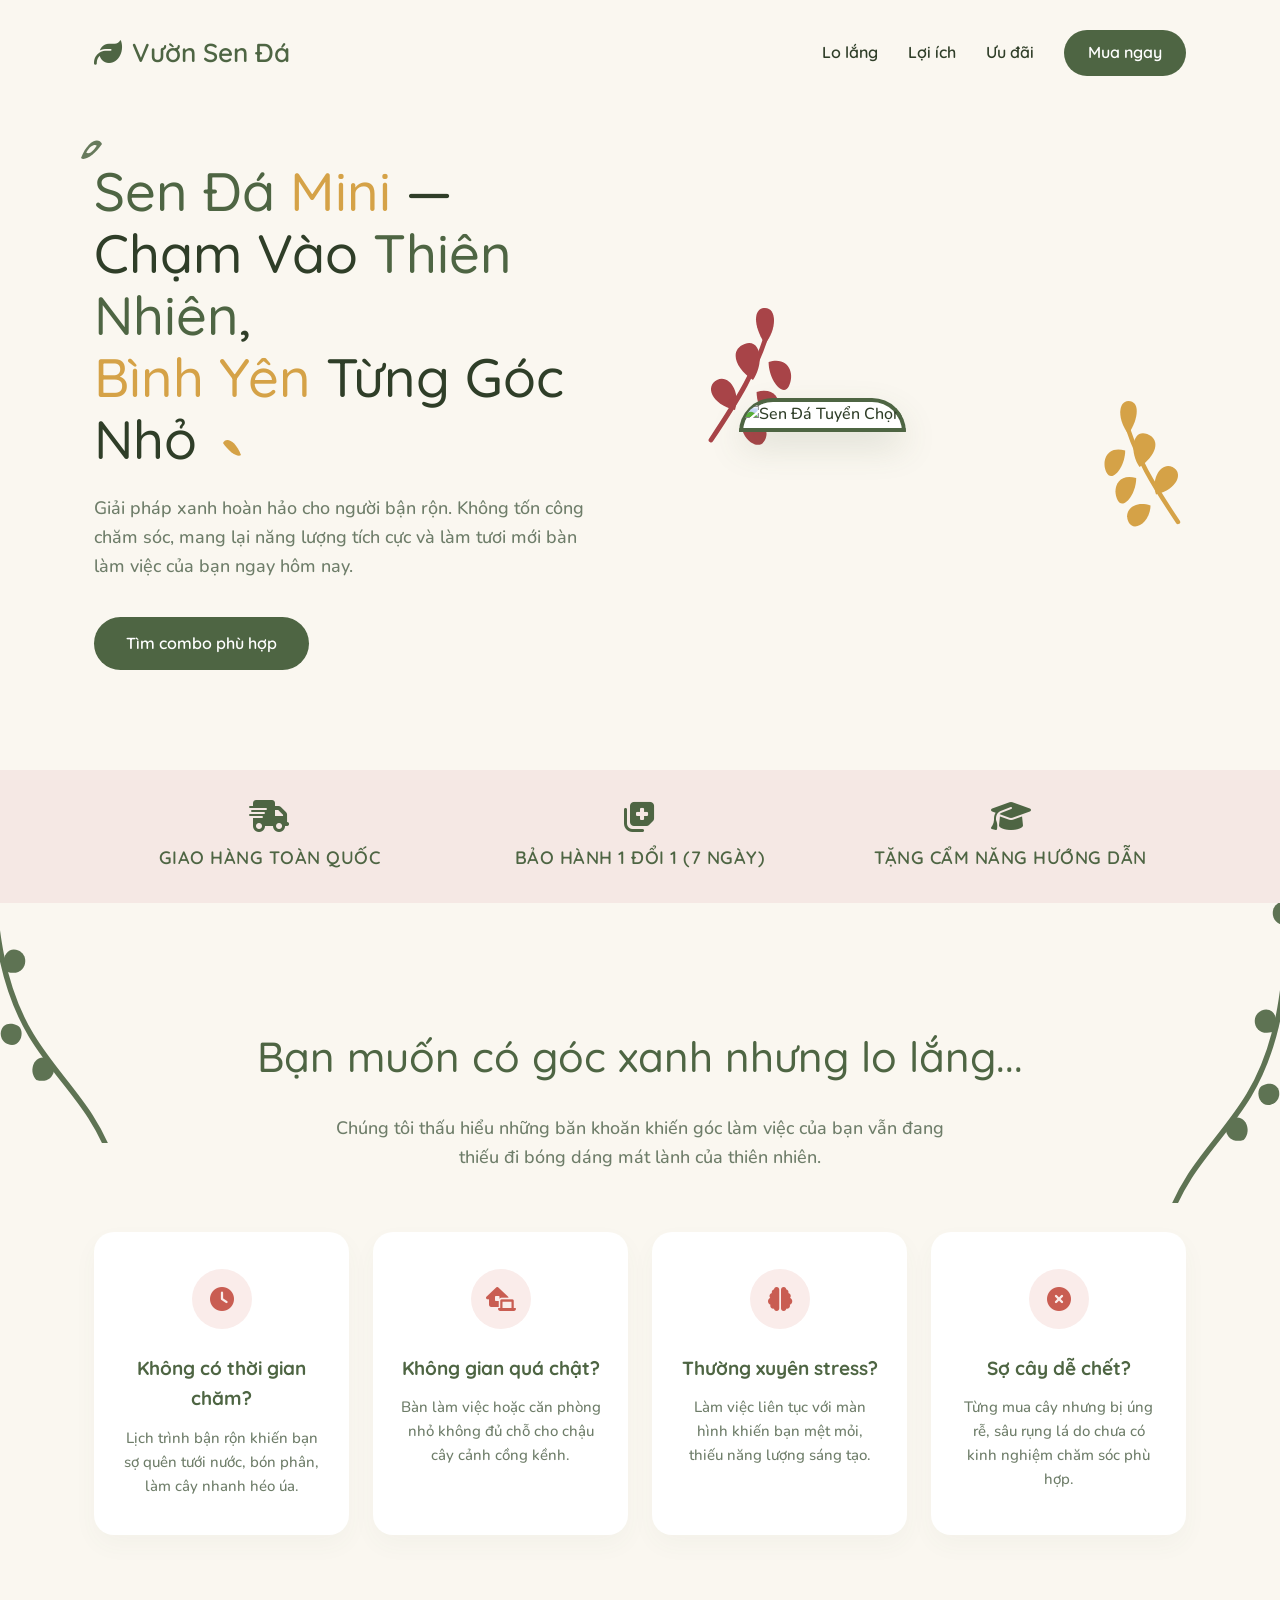
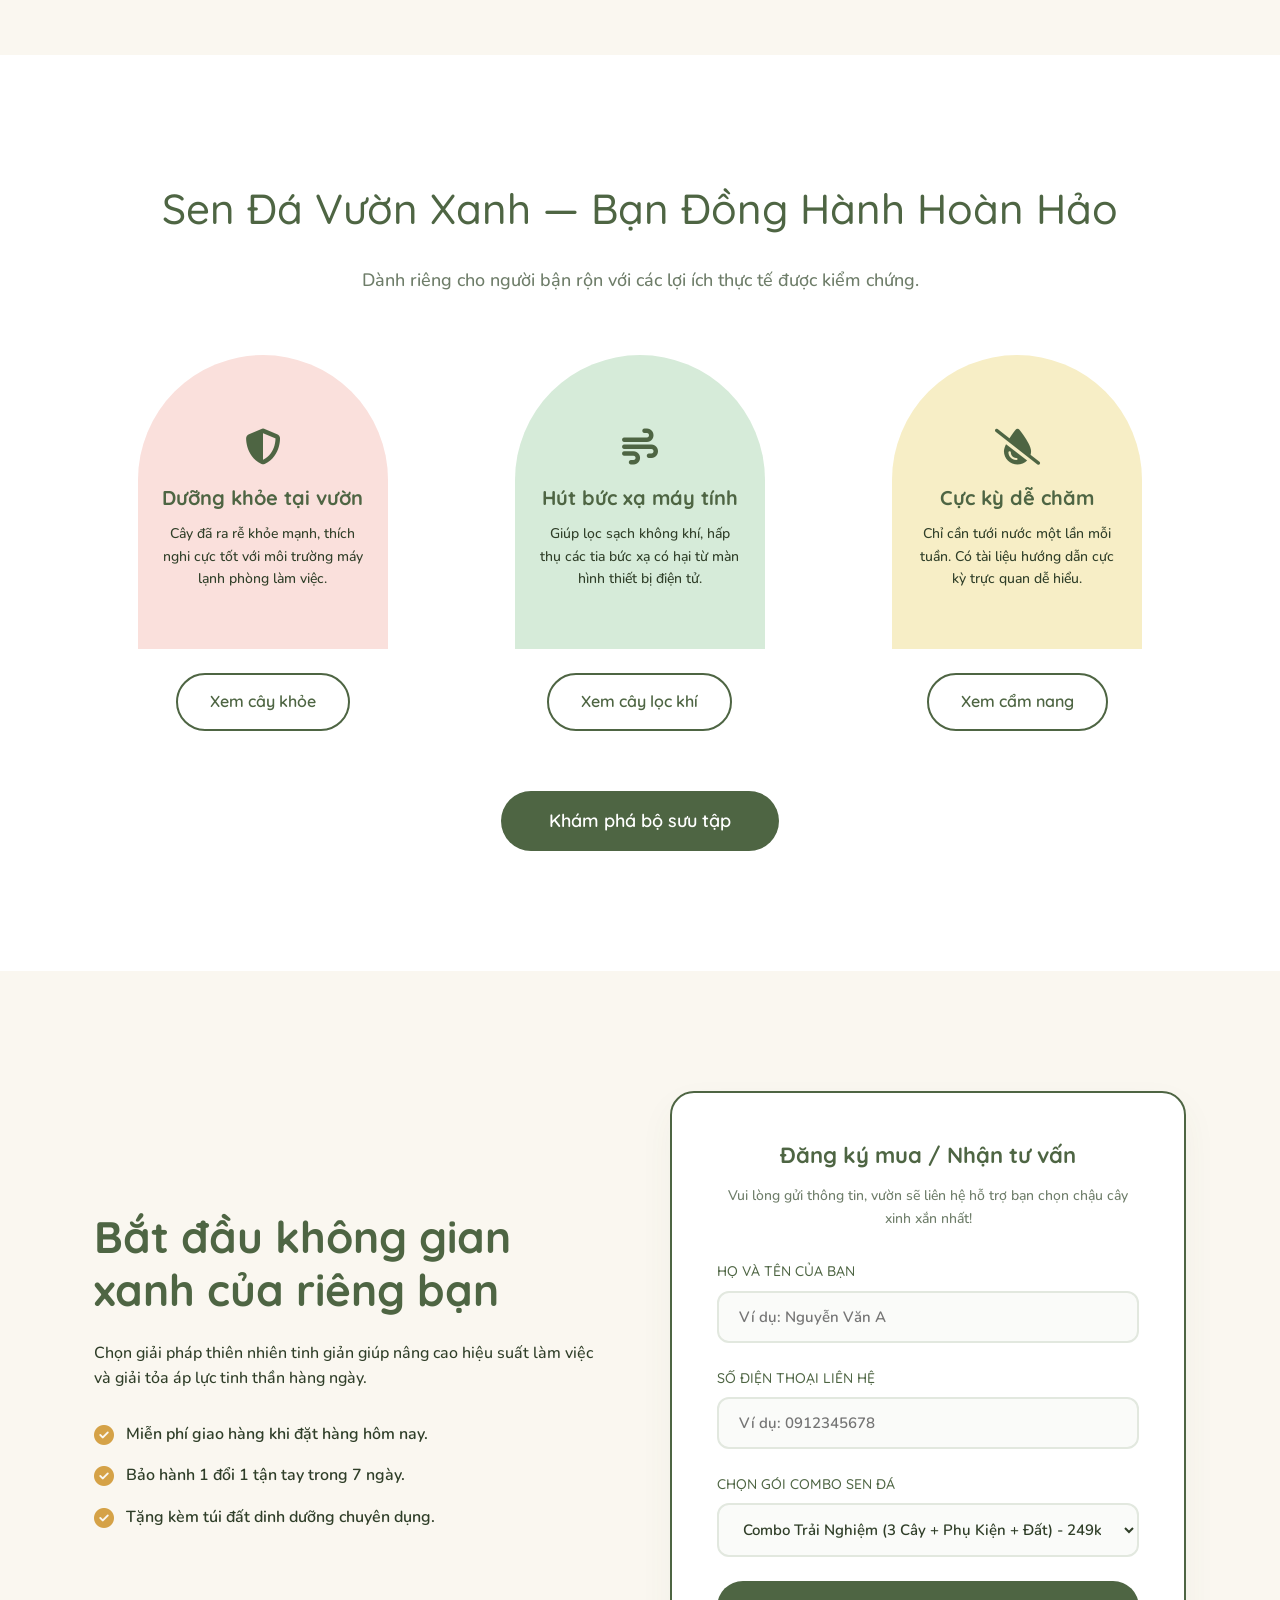
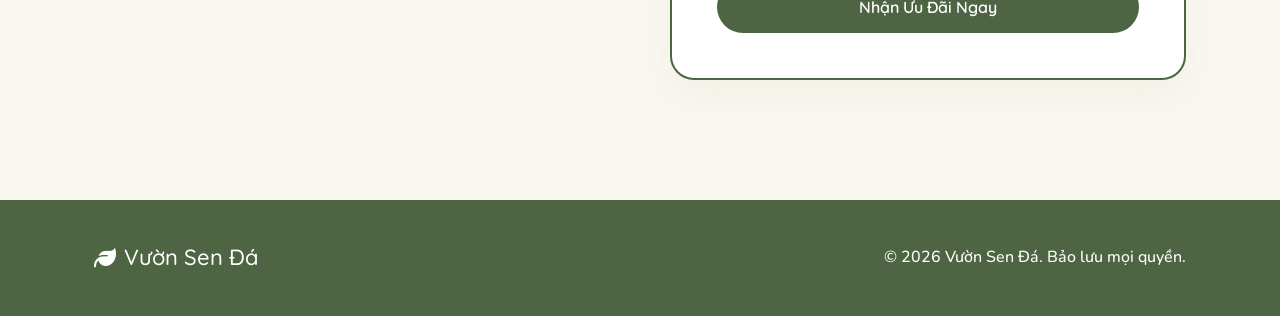
==== index.html @ 1b28a409 "Add files via upload Initial commit" ====
<!DOCTYPE html>
<html lang="vi">
<head>
  <meta charset="UTF-8">
  <meta name="viewport" content="width=device-width, initial-scale=1.0">
  <meta name="description" content="Khám phá bộ sưu tập sen đá mini tuyển chọn dễ chăm sóc, giúp thanh lọc không khí, giảm stress và trang trí không gian làm việc của bạn.">
  <title>Sen Đá Vườn Xanh - Không Gian Xanh Cho Người Bận Rộn</title>
  <!-- Google Fonts -->
  <link rel="preconnect" href="https://fonts.googleapis.com">
  <link rel="preconnect" href="https://fonts.gstatic.com" crossorigin>
  <link href="https://fonts.googleapis.com/css2?family=Nunito:wght@300;400;500;600;700&family=Quicksand:wght@300;400;500;600;700&display=swap" rel="stylesheet">
  <!-- FontAwesome for Icons -->
  <link rel="stylesheet" href="https://cdnjs.cloudflare.com/ajax/libs/font-awesome/6.4.0/css/all.min.css">
  <!-- Custom CSS -->
  <link rel="stylesheet" href="index.css">
</head>
<body>

  <!-- Header -->
  <header>
    <div class="container header-content">
      <a href="#" class="logo" id="logo">
        <i class="fa-solid fa-leaf"></i> Vườn Sen Đá
      </a>
      <ul class="nav-links">
        <li><a href="#problems-section" class="nav-link">Lo lắng</a></li>
        <li><a href="#benefits-section" class="nav-link">Lợi ích</a></li>
        <li><a href="#register-section" class="nav-link">Ưu đãi</a></li>
        <li><a href="#register-section" class="btn btn-solid" style="padding: 10px 24px;">Mua ngay</a></li>
      </ul>
    </div>
  </header>

  <!-- Hero Section -->
  <section class="hero" id="hero-section">
    <div class="container hero-grid">
      <div class="hero-content">
        <h1 class="hero-title">
          <!-- Leaf decoration on title -->
          <svg class="title-leaf" viewBox="0 0 100 100" fill="none" xmlns="http://www.w3.org/2000/svg">
            <path d="M20 80 C 40 30, 70 20, 80 40 C 60 70, 30 90, 20 80 Z" fill="#4e6543"/>
            <path d="M35 65 C 45 45, 60 40, 65 45 C 55 60, 45 70, 35 65 Z" fill="#faf7f0"/>
          </svg>
          <span class="text-olive">Sen Đá</span> <span class="text-gold">Mini</span> —<br>
          Chạm Vào <span class="text-olive">Thiên Nhiên</span>,<br>
          <span class="text-gold">Bình Yên</span> Từng Góc Nhỏ
          <svg class="title-leaf-right" viewBox="0 0 100 100" fill="none" xmlns="http://www.w3.org/2000/svg">
            <path d="M80 80 C 60 30, 30 20, 20 40 C 40 70, 70 90, 80 80 Z" fill="#d5a247"/>
          </svg>
        </h1>
        <p class="hero-subtext">Giải pháp xanh hoàn hảo cho người bận rộn. Không tốn công chăm sóc, mang lại năng lượng tích cực và làm tươi mới bàn làm việc của bạn ngay hôm nay.</p>
        <div class="hero-buttons">
          <a href="#register-section" class="btn btn-solid" id="btn-hero-cta">Tìm combo phù hợp</a>
        </div>
      </div>
      <div class="hero-image-area">
        <div class="hero-image-wrapper">
          <!-- Leaf vectors behind plant -->
          <!-- Burgundy branch -->
          <svg class="deco-burgundy-leaf" viewBox="0 0 100 150" fill="none" xmlns="http://www.w3.org/2000/svg">
            <path d="M10 140 C30 110 50 80 60 40" stroke="#a84448" stroke-width="4" stroke-linecap="round"/>
            <path d="M30 115 C10 110 5 95 15 90 C25 85 35 100 30 115 Z" fill="#a84448"/>
            <path d="M45 90 C30 80 25 65 38 60 C51 55 55 75 45 90 Z" fill="#a84448"/>
            <path d="M55 60 C45 45 45 30 55 30 C65 30 65 48 55 60 Z" fill="#a84448"/>
            <path d="M35 125 C50 120 60 130 55 140 C50 150 35 140 35 125 Z" fill="#a84448"/>
            <path d="M48 100 C65 95 70 110 65 120 C60 130 48 115 48 100 Z" fill="#a84448"/>
            <path d="M58 75 C75 70 80 85 75 95 C70 105 58 90 58 75 Z" fill="#a84448"/>
          </svg>
          <!-- Gold branch -->
          <svg class="deco-yellow-leaf" viewBox="0 0 100 150" fill="none" xmlns="http://www.w3.org/2000/svg">
            <path d="M90 140 C70 110 50 80 40 40" stroke="#d5a247" stroke-width="4" stroke-linecap="round"/>
            <path d="M70 115 C90 110 95 95 85 90 C75 85 65 100 70 115 Z" fill="#d5a247"/>
            <path d="M55 90 C70 80 75 65 62 60 C49 55 45 75 55 90 Z" fill="#d5a247"/>
            <path d="M45 60 C55 45 55 30 45 30 C35 30 35 48 45 60 Z" fill="#d5a247"/>
            <path d="M65 125 C50 120 40 130 45 140 C50 150 65 140 65 125 Z" fill="#d5a247"/>
            <path d="M52 100 C35 95 30 110 35 120 C40 130 52 115 52 100 Z" fill="#d5a247"/>
            <path d="M42 75 C25 70 20 85 25 95 C30 105 42 90 42 75 Z" fill="#d5a247"/>
          </svg>

          <!-- Main Succulent Image cropped as an arch -->
          <img src="https://images.unsplash.com/photo-1485955900006-10f4d324d411?auto=format&fit=crop&w=800&q=80" alt="Sen Đá Tuyển Chọn" class="hero-image">
        </div>
      </div>
    </div>
  </section>

  <!-- Value Props Pink Bar -->
  <section class="value-bar">
    <div class="container value-grid">
      <div class="value-item">
        <i class="fa-solid fa-truck-fast"></i>
        <span class="value-title">GIAO HÀNG TOÀN QUỐC</span>
      </div>
      <div class="value-item">
        <i class="fa-solid fa-notes-medical"></i>
        <span class="value-title">BẢO HÀNH 1 ĐỔI 1 (7 NGÀY)</span>
      </div>
      <div class="value-item">
        <i class="fa-solid fa-graduation-cap"></i>
        <span class="value-title">TẶNG CẨM NĂNG HƯỚNG DẪN</span>
      </div>
    </div>
  </section>

  <!-- Pain Points Section -->
  <section class="problems" id="problems-section">
    <!-- Trailing vines absolute decorative -->
    <svg class="vine-left" viewBox="0 0 100 200" fill="none" xmlns="http://www.w3.org/2000/svg">
      <path d="M10 -20 C30 30 15 90 45 140 C60 165 80 180 90 210" stroke="#4e6543" stroke-width="3" stroke-linecap="round"/>
      <path d="M18 15 C8 10 5 22 12 25 C19 28 22 18 18 15 Z" fill="#4e6543"/>
      <path d="M22 45 C32 48 35 36 28 33 C21 30 17 40 22 45 Z" fill="#4e6543"/>
      <path d="M22 75 C12 70 8 82 15 85 C22 88 25 78 22 75 Z" fill="#4e6543"/>
      <path d="M32 105 C42 108 45 96 38 93 C31 90 27 100 32 105 Z" fill="#4e6543"/>
      <path d="M38 135 C28 130 25 142 32 145 C39 148 42 138 38 135 Z" fill="#4e6543"/>
      <path d="M48 165 C58 168 61 156 54 153 C47 150 43 160 48 165 Z" fill="#4e6543"/>
    </svg>
    <svg class="vine-right" viewBox="0 0 100 200" fill="none" xmlns="http://www.w3.org/2000/svg">
      <path d="M90 -20 C70 30 85 90 55 140 C40 165 20 180 10 210" stroke="#4e6543" stroke-width="3" stroke-linecap="round"/>
      <path d="M82 15 C92 10 95 22 88 25 C81 28 78 18 82 15 Z" fill="#4e6543"/>
      <path d="M78 45 C68 48 65 36 72 33 C79 30 83 40 78 45 Z" fill="#4e6543"/>
      <path d="M78 75 C88 70 92 82 85 85 C78 88 75 78 78 75 Z" fill="#4e6543"/>
      <path d="M68 105 C58 108 55 96 62 93 C69 90 73 100 68 105 Z" fill="#4e6543"/>
      <path d="M62 135 C72 130 75 142 68 145 C61 148 58 138 62 135 Z" fill="#4e6543"/>
      <path d="M52 165 C42 168 39 156 46 153 C53 150 57 160 52 165 Z" fill="#4e6543"/>
    </svg>

    <div class="container">
      <h2 class="section-title">Bạn muốn có góc xanh nhưng lo lắng...</h2>
      <p class="section-subtitle">Chúng tôi thấu hiểu những băn khoăn khiến góc làm việc của bạn vẫn đang thiếu đi bóng dáng mát lành của thiên nhiên.</p>
      
      <div class="problem-grid">
        <!-- Card 1 -->
        <div class="problem-card">
          <div class="problem-icon-wrapper">
            <i class="fa-solid fa-clock"></i>
          </div>
          <h3>Không có thời gian chăm?</h3>
          <p>Lịch trình bận rộn khiến bạn sợ quên tưới nước, bón phân, làm cây nhanh héo úa.</p>
        </div>
        <!-- Card 2 -->
        <div class="problem-card">
          <div class="problem-icon-wrapper">
            <i class="fa-solid fa-house-laptop"></i>
          </div>
          <h3>Không gian quá chật?</h3>
          <p>Bàn làm việc hoặc căn phòng nhỏ không đủ chỗ cho chậu cây cảnh cồng kềnh.</p>
        </div>
        <!-- Card 3 -->
        <div class="problem-card">
          <div class="problem-icon-wrapper">
            <i class="fa-solid fa-brain"></i>
          </div>
          <h3>Thường xuyên stress?</h3>
          <p>Làm việc liên tục với màn hình khiến bạn mệt mỏi, thiếu năng lượng sáng tạo.</p>
        </div>
        <!-- Card 4 -->
        <div class="problem-card">
          <div class="problem-icon-wrapper">
            <i class="fa-solid fa-circle-xmark"></i>
          </div>
          <h3>Sợ cây dễ chết?</h3>
          <p>Từng mua cây nhưng bị úng rễ, sâu rụng lá do chưa có kinh nghiệm chăm sóc phù hợp.</p>
        </div>
      </div>
    </div>
  </section>

  <!-- Solution & Benefits Section with Arch Design -->
  <section class="benefits-section" id="benefits-section">
    <div class="container">
      <h2 class="section-title">Sen Đá Vườn Xanh — Bạn Đồng Hành Hoàn Hảo</h2>
      <p class="section-subtitle">Dành riêng cho người bận rộn với các lợi ích thực tế được kiểm chứng.</p>

      <div class="benefits-grid">
        <!-- Benefit 1: Arch Pink -->
        <div class="benefit-card-wrapper">
          <div class="arch-frame arch-pink">
            <i class="fa-solid fa-shield-halved arch-icon"></i>
            <h3>Dưỡng khỏe tại vườn</h3>
            <p>Cây đã ra rễ khỏe mạnh, thích nghi cực tốt với môi trường máy lạnh phòng làm việc.</p>
          </div>
          <a href="#register-section" class="btn btn-outline">Xem cây khỏe</a>
        </div>

        <!-- Benefit 2: Arch Green -->
        <div class="benefit-card-wrapper">
          <div class="arch-frame arch-green">
            <i class="fa-solid fa-wind arch-icon"></i>
            <h3>Hút bức xạ máy tính</h3>
            <p>Giúp lọc sạch không khí, hấp thụ các tia bức xạ có hại từ màn hình thiết bị điện tử.</p>
          </div>
          <a href="#register-section" class="btn btn-outline">Xem cây lọc khí</a>
        </div>

        <!-- Benefit 3: Arch Yellow -->
        <div class="benefit-card-wrapper">
          <div class="arch-frame arch-yellow">
            <i class="fa-solid fa-droplet-slash arch-icon"></i>
            <h3>Cực kỳ dễ chăm</h3>
            <p>Chỉ cần tưới nước một lần mỗi tuần. Có tài liệu hướng dẫn cực kỳ trực quan dễ hiểu.</p>
          </div>
          <a href="#register-section" class="btn btn-outline">Xem cẩm nang</a>
        </div>
      </div>

      <div class="benefits-section-footer">
        <a href="#register-section" class="btn btn-solid" style="padding: 16px 48px; font-size: 18px;">Khám phá bộ sưu tập</a>
      </div>
    </div>
  </section>

  <!-- CTA Section -->
  <section class="cta-section" id="register-section">
    <div class="container cta-grid">
      <div class="cta-info">
        <h2>Bắt đầu không gian xanh của riêng bạn</h2>
        <p>Chọn giải pháp thiên nhiên tinh giản giúp nâng cao hiệu suất làm việc và giải tỏa áp lực tinh thần hàng ngày.</p>
        <ul class="cta-bullets">
          <li><i class="fa-solid fa-circle-check"></i> Miễn phí giao hàng khi đặt hàng hôm nay.</li>
          <li><i class="fa-solid fa-circle-check"></i> Bảo hành 1 đổi 1 tận tay trong 7 ngày.</li>
          <li><i class="fa-solid fa-circle-check"></i> Tặng kèm túi đất dinh dưỡng chuyên dụng.</li>
        </ul>
      </div>

      <div class="form-wrapper">
        <h3>Đăng ký mua / Nhận tư vấn</h3>
        <p>Vui lòng gửi thông tin, vườn sẽ liên hệ hỗ trợ bạn chọn chậu cây xinh xắn nhất!</p>
        
        <form id="orderForm">
          <div class="form-group">
            <label for="fullName">Họ và tên của bạn</label>
            <input type="text" id="fullName" placeholder="Ví dụ: Nguyễn Văn A" required>
          </div>
          <div class="form-group">
            <label for="phoneNumber">Số điện thoại liên hệ</label>
            <input type="tel" id="phoneNumber" placeholder="Ví dụ: 0912345678" required>
          </div>
          <div class="form-group">
            <label for="comboSelect">Chọn gói Combo Sen Đá</label>
            <select id="comboSelect">
              <option value="combo1">Combo Khởi Đầu (1 Cây + Chậu Gốm) - 99k</option>
              <option value="combo2" selected>Combo Trải Nghiệm (3 Cây + Phụ Kiện + Đất) - 249k</option>
              <option value="combo3">Combo Phủ Xanh (5 Cây + Phụ Kiện + Đất + Bình Tưới) - 379k</option>
            </select>
          </div>
          <button type="submit" class="btn btn-solid btn-submit" id="btn-submit">Nhận Ưu Đãi Ngay</button>
        </form>

        <div id="successMessage" style="display: none;">
          <i class="fa-solid fa-circle-check"></i>
          <h4>Gửi thông tin thành công!</h4>
          <p>Vườn Sen Đá sẽ gọi điện tư vấn trực tiếp cho bạn trong vòng 15 phút tới.</p>
        </div>
      </div>
    </div>
  </section>

  <!-- Footer -->
  <footer>
    <div class="container footer-content">
      <a href="#" class="footer-logo">
        <i class="fa-solid fa-leaf"></i> Vườn Sen Đá
      </a>
      <p>&copy; 2026 Vườn Sen Đá. Bảo lưu mọi quyền.</p>
    </div>
  </footer>

  <!-- Script for form interactivity -->
  <script>
    document.getElementById('orderForm').addEventListener('submit', function(e) {
      e.preventDefault();
      
      const name = document.getElementById('fullName').value;
      const phone = document.getElementById('phoneNumber').value;
      const combo = document.getElementById('comboSelect').options[document.getElementById('comboSelect').selectedIndex].text;
      
      console.log('Order Submitted:', { name, phone, combo });
      
      // Hide the form, show success message
      this.style.display = 'none';
      document.getElementById('successMessage').style.display = 'block';
    });
  </script>
</body>
</html>
---- index.css ----
/* Color Palette & Custom Styles */
:root {
  --bg-cream: #faf7f0;       /* Main warm cream background */
  --primary-olive: #4e6543;  /* Main olive green */
  --primary-olive-light: #617d54;
  --accent-gold: #d5a247;    /* Mustard yellow/gold */
  --accent-burgundy: #a84448; /* Red/burgundy leaves */
  --bg-pink-bar: #f5e8e4;    /* Pink value props bar */
  --text-dark: #2f3e28;      /* Deep green-grey text */
  --text-muted: #6e7d69;     /* Soft muted text */
  --font-heading: 'Quicksand', sans-serif;
  --font-body: 'Nunito', sans-serif;
  --transition-bounce: all 0.4s cubic-bezier(0.175, 0.885, 0.32, 1.275);
}

/* Reset & Base */
* {
  box-sizing: border-box;
  margin: 0;
  padding: 0;
}

body {
  background-color: var(--bg-cream);
  color: var(--text-dark);
  font-family: var(--font-body);
  font-weight: 500;
  line-height: 1.6;
  overflow-x: hidden;
  position: relative;
}

/* Typography Custom */
h1, h2, h3, .logo, .nav-link, .btn {
  font-family: var(--font-heading);
}

.text-olive {
  color: var(--primary-olive);
}

.text-gold {
  color: var(--accent-gold);
}

/* Container */
.container {
  max-width: 1140px;
  margin: 0 auto;
  padding: 0 24px;
  position: relative;
}

/* Navigation */
header {
  padding: 30px 0;
  background: transparent;
  width: 100%;
  position: absolute;
  top: 0;
  z-index: 100;
}

.header-content {
  display: flex;
  justify-content: space-between;
  align-items: center;
}

.logo {
  font-size: 26px;
  font-weight: 600;
  color: var(--primary-olive);
  text-decoration: none;
  display: flex;
  align-items: center;
  gap: 10px;
}

.logo i {
  font-size: 28px;
}

.nav-links {
  display: flex;
  align-items: center;
  gap: 30px;
  list-style: none;
}

.nav-link {
  color: var(--text-dark);
  text-decoration: none;
  font-size: 16px;
  font-weight: 600;
  transition: var(--transition-bounce);
}

.nav-link:hover {
  color: var(--primary-olive);
  transform: translateY(-1px);
}

/* Buttons */
.btn {
  display: inline-flex;
  align-items: center;
  justify-content: center;
  padding: 14px 32px;
  font-size: 16px;
  font-weight: 600;
  border-radius: 100px;
  text-decoration: none;
  transition: var(--transition-bounce);
  cursor: pointer;
  border: none;
}

.btn-solid {
  background-color: var(--primary-olive);
  color: #ffffff;
}

.btn-solid:hover {
  background-color: var(--primary-olive-light);
  transform: translateY(-3px) scale(1.02);
  box-shadow: 0 10px 20px rgba(78, 101, 67, 0.25);
}

.btn-outline {
  background-color: transparent;
  color: var(--primary-olive);
  border: 2px solid var(--primary-olive);
}

.btn-outline:hover {
  background-color: var(--primary-olive);
  color: #ffffff;
  transform: translateY(-3px);
}

/* Hero Section */
.hero {
  padding: 160px 0 100px 0;
  position: relative;
  overflow: hidden;
}

.hero-grid {
  display: grid;
  grid-template-columns: 1.1fr 0.9fr;
  gap: 40px;
  align-items: center;
}

.hero-content {
  position: relative;
  z-index: 5;
}

.hero-title {
  font-size: 54px;
  line-height: 1.15;
  font-weight: 500;
  margin-bottom: 24px;
  position: relative;
}

/* Leaf decoration on title */
.title-leaf {
  position: absolute;
  top: -30px;
  left: -20px;
  width: 35px;
  height: 35px;
  opacity: 0.85;
}

.title-leaf-right {
  display: inline-block;
  vertical-align: middle;
  width: 30px;
  height: 30px;
  margin-left: 5px;
}

.hero-subtext {
  font-size: 18px;
  color: var(--text-muted);
  margin-bottom: 36px;
  max-width: 500px;
}

.hero-image-area {
  position: relative;
  display: flex;
  justify-content: center;
  align-items: center;
  z-index: 2;
}

/* Frame layout for succulent */
.hero-image-wrapper {
  position: relative;
  width: 100%;
  max-width: 420px;
}

.hero-image {
  width: 100%;
  aspect-ratio: 1 / 1;
  object-fit: cover;
  border-radius: 200px 200px 0 0; /* Match arch shape in reference image */
  border: 4px solid var(--primary-olive);
  box-shadow: 0 15px 35px rgba(78, 101, 67, 0.15);
  background-color: #ffffff;
  z-index: 2;
  position: relative;
}

/* Decorative plants behind the main hero image */
.deco-burgundy-leaf {
  position: absolute;
  bottom: -20px;
  left: -40px;
  width: 120px;
  z-index: 1;
  animation: float-slow 6s ease-in-out infinite alternate;
}

.deco-yellow-leaf {
  position: absolute;
  top: -30px;
  right: -30px;
  width: 110px;
  z-index: 1;
  animation: float-slow-reverse 8s ease-in-out infinite alternate;
}

/* Value Props Bar */
.value-bar {
  background-color: var(--bg-pink-bar);
  padding: 30px 0;
  text-align: center;
  position: relative;
  z-index: 10;
}

.value-grid {
  display: grid;
  grid-template-columns: repeat(3, 1fr);
  gap: 20px;
}

.value-item {
  display: flex;
  flex-direction: column;
  align-items: center;
  gap: 12px;
}

.value-item i {
  font-size: 32px;
  color: var(--primary-olive);
}

.value-title {
  font-family: var(--font-heading);
  font-size: 18px;
  font-weight: 600;
  color: var(--primary-olive);
  text-transform: uppercase;
  letter-spacing: 0.5px;
}

/* Decorative Vines/Branches hanging between sections */
.vine-left {
  position: absolute;
  top: -120px;
  left: -50px;
  width: 180px;
  pointer-events: none;
  opacity: 0.9;
  z-index: 4;
}

.vine-right {
  position: absolute;
  top: -60px;
  right: -50px;
  width: 180px;
  pointer-events: none;
  opacity: 0.9;
  z-index: 4;
}

/* Pain Points Section */
.problems {
  padding: 120px 0;
  position: relative;
}

.section-title {
  font-size: 42px;
  text-align: center;
  font-weight: 500;
  color: var(--primary-olive);
  margin-bottom: 24px;
}

.section-subtitle {
  text-align: center;
  font-size: 18px;
  color: var(--text-muted);
  max-width: 650px;
  margin: 0 auto 60px auto;
}

.problem-grid {
  display: grid;
  grid-template-columns: repeat(4, 1fr);
  gap: 24px;
}

.problem-card {
  background-color: #ffffff;
  padding: 35px 25px;
  border-radius: 20px;
  box-shadow: 0 10px 25px rgba(78, 101, 67, 0.04);
  border: 2px solid transparent;
  transition: var(--transition-bounce);
  text-align: center;
}

.problem-card:hover {
  transform: translateY(-8px);
  border-color: var(--accent-gold);
  box-shadow: 0 15px 35px rgba(78, 101, 67, 0.08);
}

.problem-icon-wrapper {
  width: 60px;
  height: 60px;
  border-radius: 50%;
  background-color: #faecea; /* Rose tint */
  color: #c95d52;
  display: flex;
  align-items: center;
  justify-content: center;
  font-size: 24px;
  margin: 0 auto 24px auto;
  transition: var(--transition-bounce);
}

.problem-card:hover .problem-icon-wrapper {
  transform: scale(1.1) rotate(-8deg);
}

.problem-card h3 {
  font-size: 19px;
  margin-bottom: 12px;
  color: var(--primary-olive);
}

.problem-card p {
  font-size: 15px;
  color: var(--text-muted);
}

/* Solution / Benefits Section (Arch Design matching reference) */
.benefits-section {
  padding: 120px 0;
  background-color: #ffffff;
  position: relative;
}

.benefits-grid {
  display: grid;
  grid-template-columns: repeat(3, 1fr);
  gap: 40px;
  margin-bottom: 60px;
}

.benefit-card-wrapper {
  display: flex;
  flex-direction: column;
  align-items: center;
  text-align: center;
}

/* Colorful arch background shapes behind text/icons */
.arch-frame {
  width: 100%;
  max-width: 250px;
  aspect-ratio: 0.85 / 1;
  border-radius: 125px 125px 0 0;
  display: flex;
  flex-direction: column;
  justify-content: center;
  align-items: center;
  padding: 40px 24px 24px 24px;
  margin-bottom: 24px;
  transition: var(--transition-bounce);
  position: relative;
}

.arch-frame:hover {
  transform: translateY(-5px);
}

.arch-pink { background-color: #fae0dc; }
.arch-green { background-color: #d6ebd9; }
.arch-yellow { background-color: #f7eec6; }

.arch-icon {
  font-size: 36px;
  color: var(--primary-olive);
  margin-bottom: 20px;
}

.arch-frame h3 {
  font-size: 20px;
  color: var(--primary-olive);
  margin-bottom: 12px;
  line-height: 1.3;
}

.arch-frame p {
  font-size: 14px;
  color: var(--text-dark);
}

.benefits-section-footer {
  text-align: center;
}

/* CTA & Form Section */
.cta-section {
  padding: 120px 0;
  background-color: var(--bg-cream);
  position: relative;
}

.cta-grid {
  display: grid;
  grid-template-columns: 1fr 1fr;
  gap: 60px;
  align-items: center;
}

.cta-info h2 {
  font-size: 44px;
  color: var(--primary-olive);
  line-height: 1.2;
  margin-bottom: 24px;
}

.cta-bullets {
  list-style: none;
  margin: 30px 0;
}

.cta-bullets li {
  display: flex;
  align-items: center;
  gap: 12px;
  font-size: 16px;
  margin-bottom: 16px;
  font-weight: 600;
}

.cta-bullets li i {
  color: var(--accent-gold);
  font-size: 20px;
}

.form-wrapper {
  background-color: #ffffff;
  padding: 45px;
  border-radius: 24px;
  border: 2px solid var(--primary-olive);
  box-shadow: 0 15px 35px rgba(78, 101, 67, 0.05);
}

.form-wrapper h3 {
  font-size: 22px;
  color: var(--primary-olive);
  margin-bottom: 12px;
  text-align: center;
}

.form-wrapper p {
  text-align: center;
  font-size: 14px;
  color: var(--text-muted);
  margin-bottom: 30px;
}

.form-group {
  margin-bottom: 24px;
}

.form-group label {
  display: block;
  font-family: var(--font-heading);
  font-size: 14px;
  color: var(--primary-olive);
  margin-bottom: 8px;
  text-transform: uppercase;
}

.form-group input, .form-group select {
  width: 100%;
  padding: 14px 20px;
  border-radius: 12px;
  border: 2px solid #e2e8df;
  background-color: #fafbf9;
  font-family: var(--font-body);
  font-size: 15px;
  font-weight: 600;
  color: var(--text-dark);
  transition: var(--transition-bounce);
}

.form-group input:focus, .form-group select:focus {
  outline: none;
  border-color: var(--primary-olive);
  background-color: #ffffff;
}

.btn-submit {
  width: 100%;
  padding: 16px;
  font-size: 16px;
}

/* Success State styling */
#successMessage {
  text-align: center;
  padding: 30px 10px;
}

#successMessage i {
  font-size: 54px;
  color: var(--primary-olive);
  margin-bottom: 20px;
}

#successMessage h4 {
  font-family: var(--font-heading);
  font-size: 22px;
  color: var(--primary-olive);
  margin-bottom: 10px;
}

#successMessage p {
  font-size: 15px;
  color: var(--text-muted);
}

/* Footer */
footer {
  background-color: var(--primary-olive);
  color: #ffffff;
  padding: 40px 0;
  text-align: center;
}

.footer-content {
  display: flex;
  justify-content: space-between;
  align-items: center;
}

.footer-logo {
  font-family: var(--font-heading);
  font-size: 22px;
  color: #ffffff;
  text-decoration: none;
  display: flex;
  align-items: center;
  gap: 8px;
}

/* Animations */
@keyframes float-slow {
  0% { transform: translateY(0px) rotate(0deg); }
  100% { transform: translateY(-10px) rotate(5deg); }
}

@keyframes float-slow-reverse {
  0% { transform: translateY(0px) rotate(0deg); }
  100% { transform: translateY(8px) rotate(-5deg); }
}

/* Responsive */
@media (max-width: 991px) {
  .hero-grid {
    grid-template-columns: 1fr;
    text-align: center;
  }
  .hero-title {
    font-size: 38px;
  }
  .title-leaf {
    display: none;
  }
  .hero-subtext {
    margin-left: auto;
    margin-right: auto;
  }
  .hero-image-area {
    margin-top: 40px;
  }
  .value-grid {
    grid-template-columns: 1fr;
    gap: 24px;
  }
  .problem-grid {
    grid-template-columns: repeat(2, 1fr);
  }
  .benefits-grid {
    grid-template-columns: 1fr;
    gap: 40px;
  }
  .arch-frame {
    margin: 0 auto 16px auto;
  }
  .cta-grid {
    grid-template-columns: 1fr;
    gap: 40px;
  }
  .cta-info {
    text-align: center;
  }
  .cta-bullets {
    display: inline-block;
    text-align: left;
  }
  .footer-content {
    flex-direction: column;
    gap: 20px;
  }
}

@media (max-width: 768px) {
  header {
    padding: 16px 0;
  }
  .logo {
    font-size: 20px;
    white-space: nowrap;
  }
  .logo i {
    font-size: 22px;
  }
  .nav-links li:not(:last-child) {
    display: none;
  }
  .nav-links {
    gap: 10px;
  }
  .nav-links .btn-solid {
    padding: 8px 18px !important;
    font-size: 14px;
  }
  .hero {
    padding: 100px 0 60px 0;
  }
  .hero-title {
    font-size: 30px;
  }
  .section-title {
    font-size: 28px;
  }
  .cta-info h2 {
    font-size: 28px;
  }
}

@media (max-width: 576px) {
  .problem-grid {
    grid-template-columns: 1fr;
  }
  .form-wrapper {
    padding: 24px 20px;
  }
  .hero-title {
    font-size: 25px;
    line-height: 1.35;
  }
  .section-subtitle {
    font-size: 15px;
    margin-bottom: 40px;
  }
}
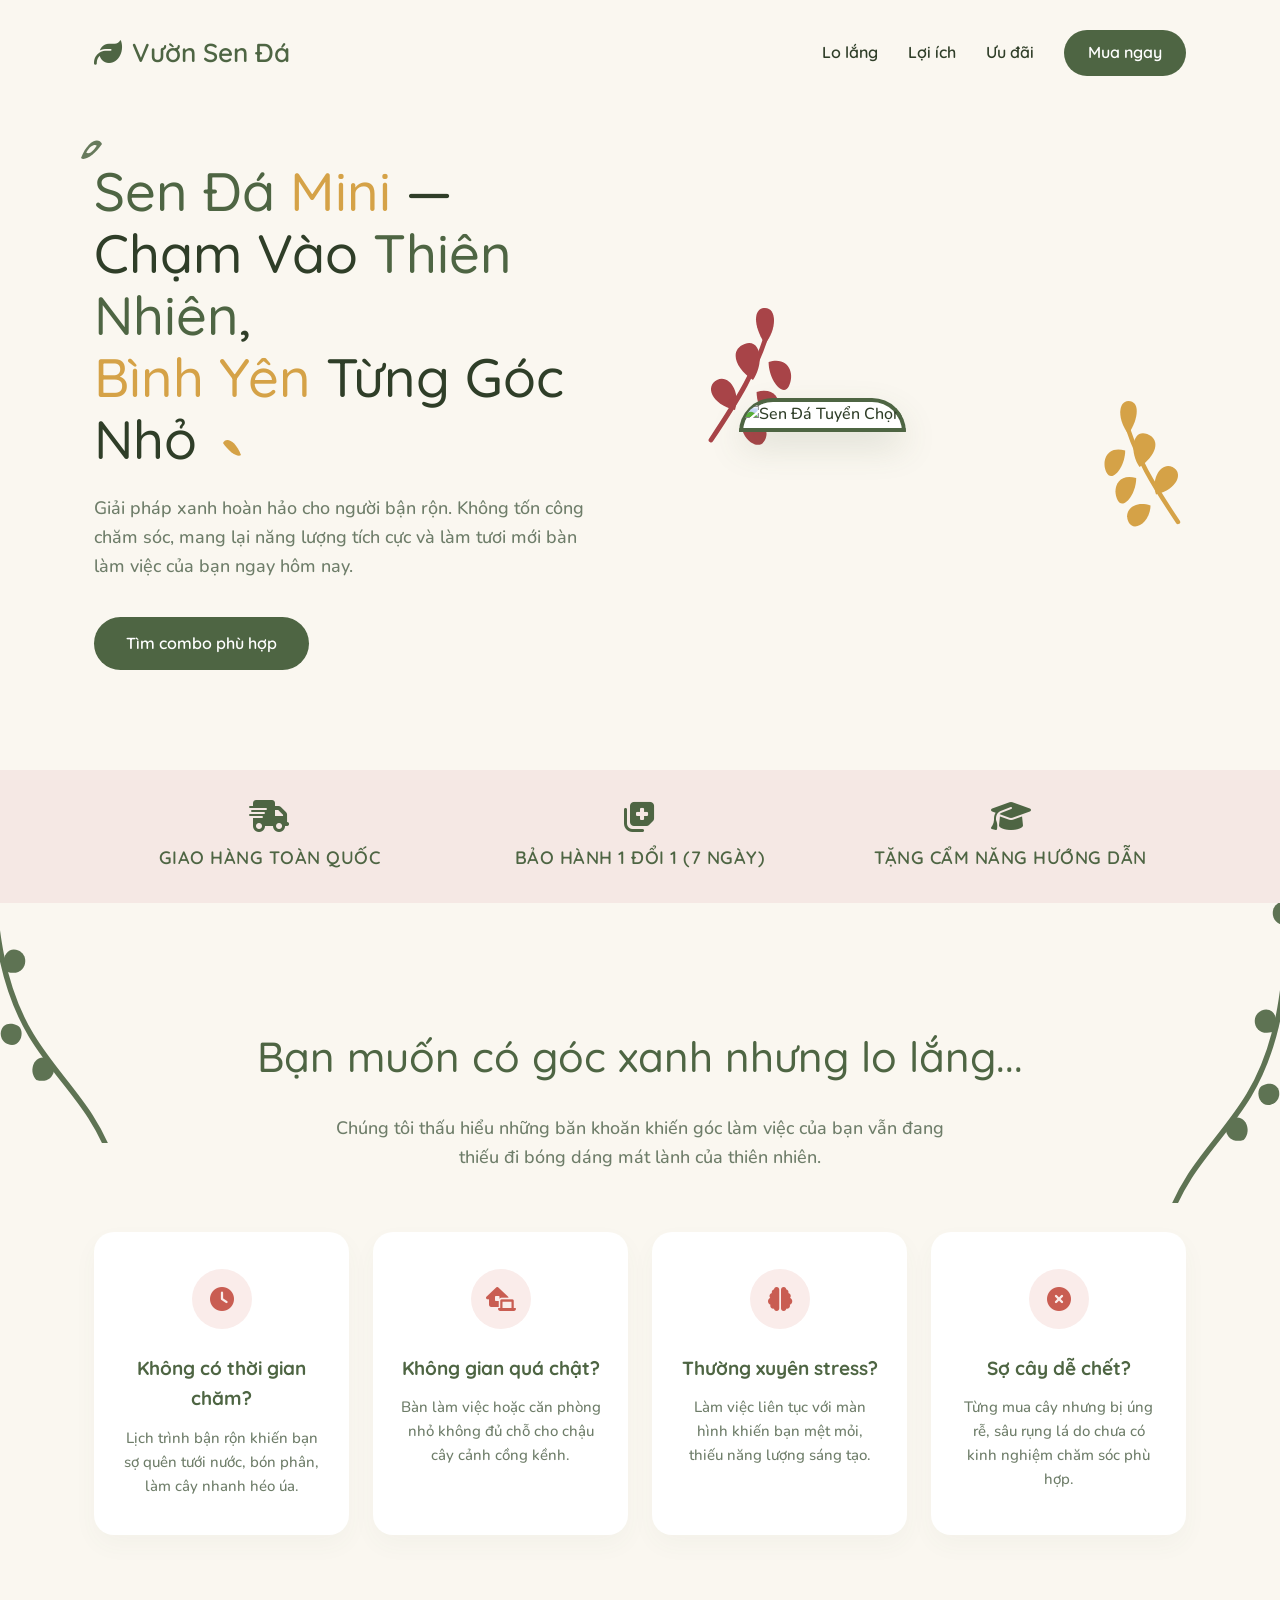
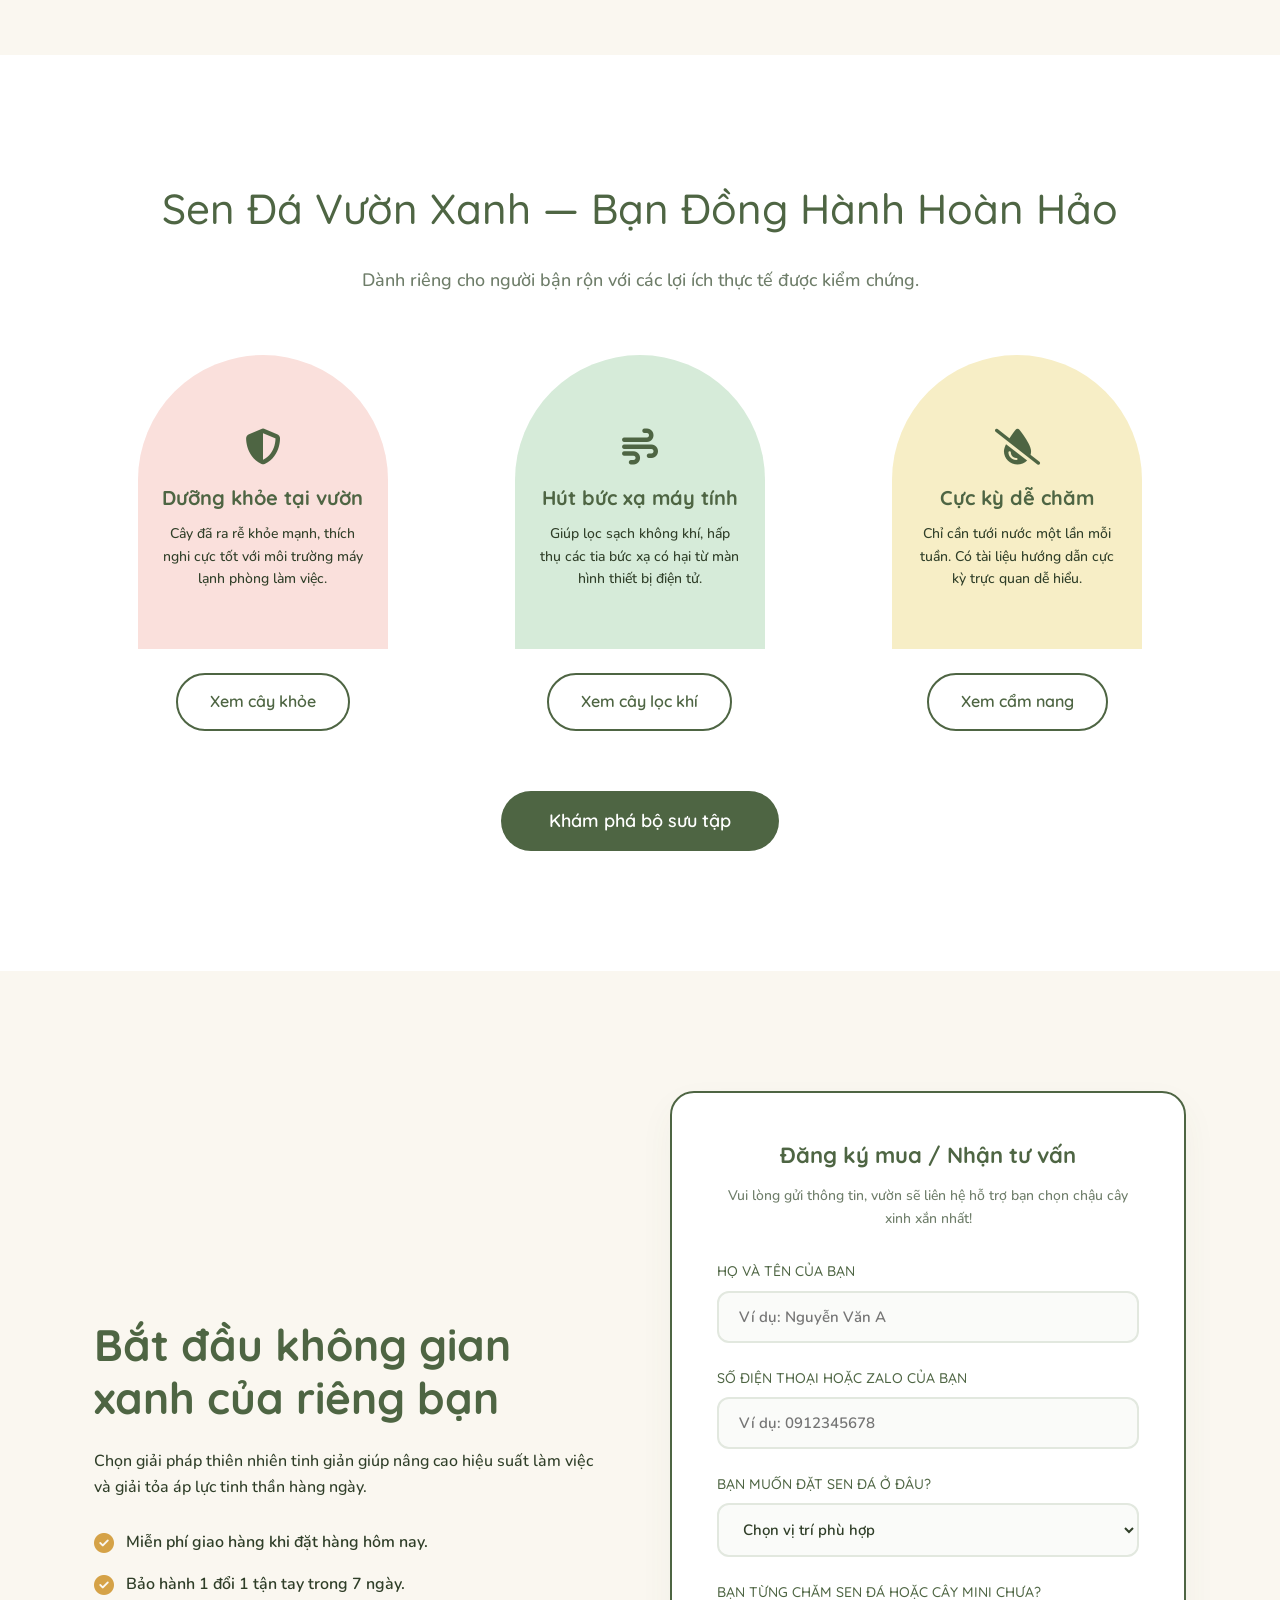
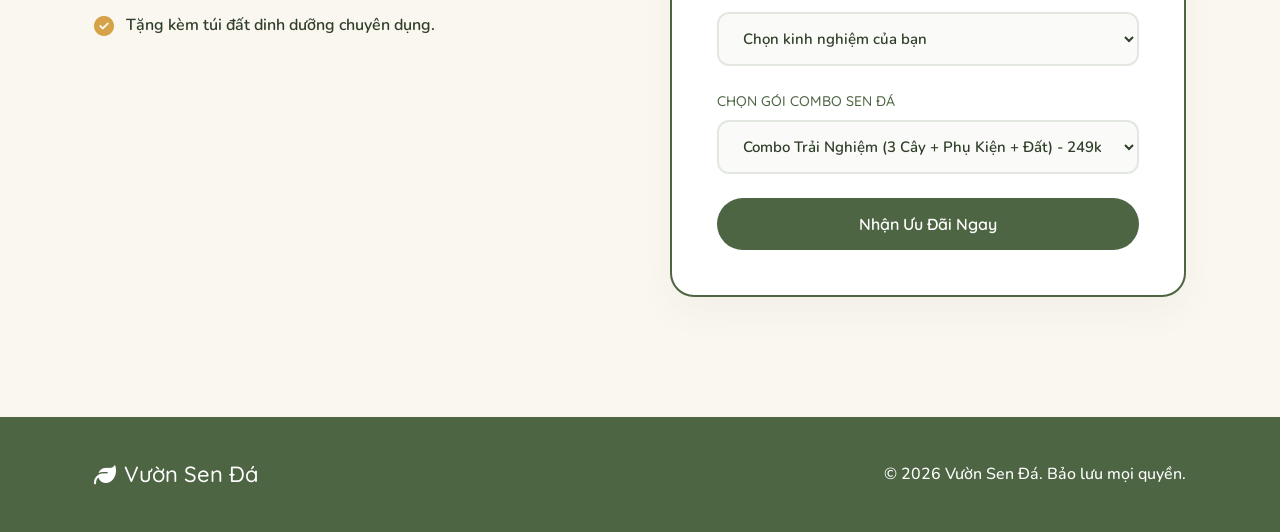
==== commit b58c6abc: "Update index.html" ====
--- a/index.html
+++ b/index.html
@@ -232,12 +232,31 @@
             <input type="text" id="fullName" placeholder="Ví dụ: Nguyễn Văn A" required>
           </div>
           <div class="form-group">
-            <label for="phoneNumber">Số điện thoại liên hệ</label>
+            <label for="phoneNumber">Số điện thoại hoặc Zalo của bạn</label>
             <input type="tel" id="phoneNumber" placeholder="Ví dụ: 0912345678" required>
           </div>
           <div class="form-group">
+            <label for="placementSelect">Bạn muốn đặt sen đá ở đâu?</label>
+            <select id="placementSelect" required>
+              <option value="" disabled selected>Chọn vị trí phù hợp</option>
+              <option value="Bàn làm việc">Bàn làm việc</option>
+              <option value="Phòng ngủ">Phòng ngủ</option>
+              <option value="Quầy / kệ trang trí">Quầy / kệ trang trí</option>
+              <option value="Nơi khác">Nơi khác</option>
+            </select>
+          </div>
+          <div class="form-group">
+            <label for="experienceSelect">Bạn từng chăm sen đá hoặc cây mini chưa?</label>
+            <select id="experienceSelect" required>
+              <option value="" disabled selected>Chọn kinh nghiệm của bạn</option>
+              <option value="Chưa từng chăm">Chưa từng chăm</option>
+              <option value="Đã từng chăm nhưng cây dễ héo">Đã từng chăm nhưng cây dễ héo</option>
+              <option value="Đã có kinh nghiệm chăm cây">Đã có kinh nghiệm chăm cây</option>
+            </select>
+          </div>
+          <div class="form-group">
             <label for="comboSelect">Chọn gói Combo Sen Đá</label>
-            <select id="comboSelect">
+            <select id="comboSelect" required>
               <option value="combo1">Combo Khởi Đầu (1 Cây + Chậu Gốm) - 99k</option>
               <option value="combo2" selected>Combo Trải Nghiệm (3 Cây + Phụ Kiện + Đất) - 249k</option>
               <option value="combo3">Combo Phủ Xanh (5 Cây + Phụ Kiện + Đất + Bình Tưới) - 379k</option>
@@ -267,19 +286,46 @@
 
   <!-- Script for form interactivity -->
   <script>
-    document.getElementById('orderForm').addEventListener('submit', function(e) {
-      e.preventDefault();
-      
-      const name = document.getElementById('fullName').value;
-      const phone = document.getElementById('phoneNumber').value;
-      const combo = document.getElementById('comboSelect').options[document.getElementById('comboSelect').selectedIndex].text;
-      
-      console.log('Order Submitted:', { name, phone, combo });
-      
-      // Hide the form, show success message
+  const GOOGLE_SCRIPT_URL = 'https://script.google.com/macros/s/AKfycbyvTFA9rg6vlzeQWGUNk2RSCX8b0bVJEtO6K11yNMRIom9UVF0GlWbloQmpUknqEbic-w/exec';
+
+  document.getElementById('orderForm').addEventListener('submit', async function(e) {
+    e.preventDefault();
+
+    const submitButton = document.getElementById('btn-submit');
+    const name = document.getElementById('fullName').value.trim();
+    const phone = document.getElementById('phoneNumber').value.trim();
+    const placement = document.getElementById('placementSelect').value;
+    const experience = document.getElementById('experienceSelect').value;
+    const combo = document.getElementById('comboSelect').options[document.getElementById('comboSelect').selectedIndex].text;
+
+    submitButton.disabled = true;
+    submitButton.textContent = 'Đang gửi...';
+
+    try {
+      await fetch(GOOGLE_SCRIPT_URL, {
+        method: 'POST',
+        mode: 'no-cors',
+        headers: {
+          'Content-Type': 'text/plain;charset=utf-8'
+        },
+        body: JSON.stringify({
+          name: name,
+          phone: phone,
+          placement: placement,
+          experience: experience,
+          combo: combo,
+          source: window.location.href
+        })
+      });
+
       this.style.display = 'none';
       document.getElementById('successMessage').style.display = 'block';
-    });
-  </script>
+    } catch (error) {
+      alert('Có lỗi khi gửi thông tin. Vui lòng thử lại hoặc liên hệ Zalo 0935.147.325.');
+      submitButton.disabled = false;
+      submitButton.textContent = 'Nhận Ưu Đãi Ngay ';
+    }
+  });
+</script>
 </body>
 </html>
--- a/index.css
+++ b/index.css
@@ -439,6 +439,7 @@
   padding: 120px 0;
   background-color: var(--bg-cream);
   position: relative;
+  scroll-margin-top: 40px;
 }
 
 .cta-grid {
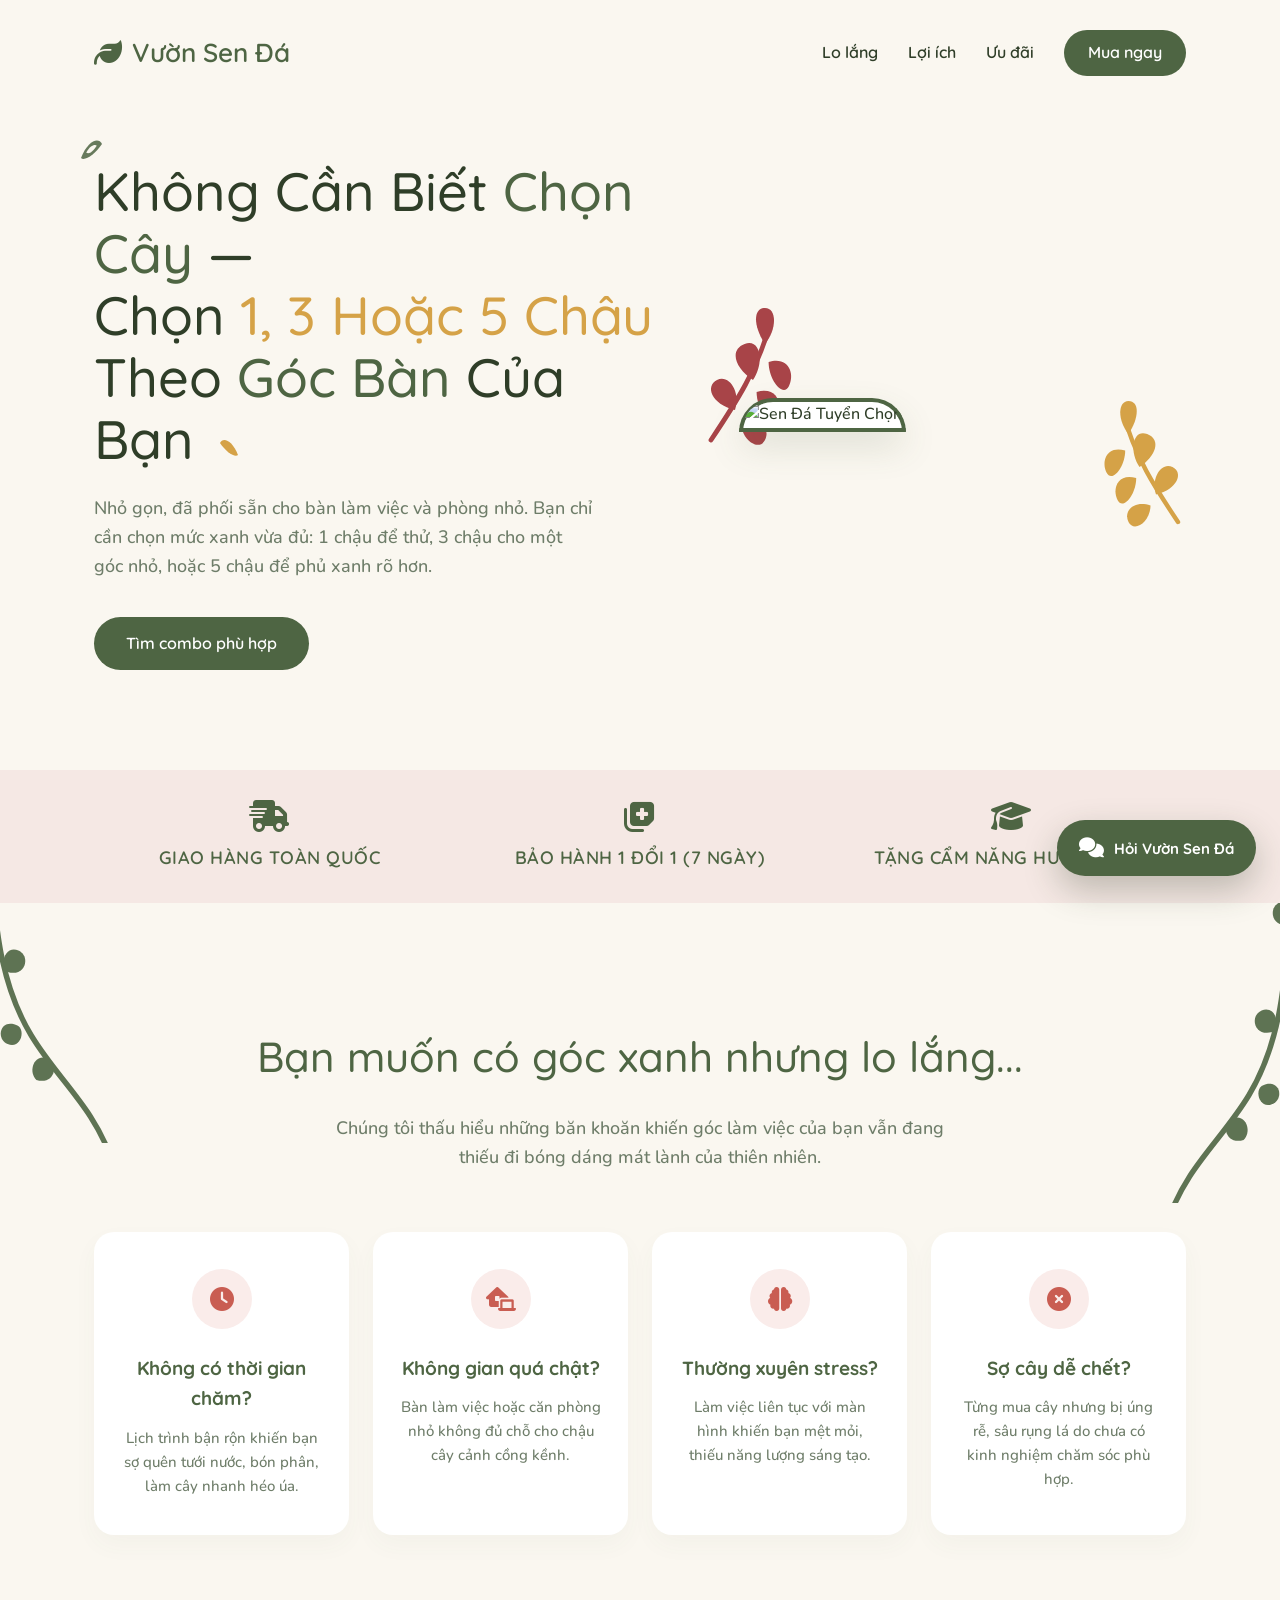
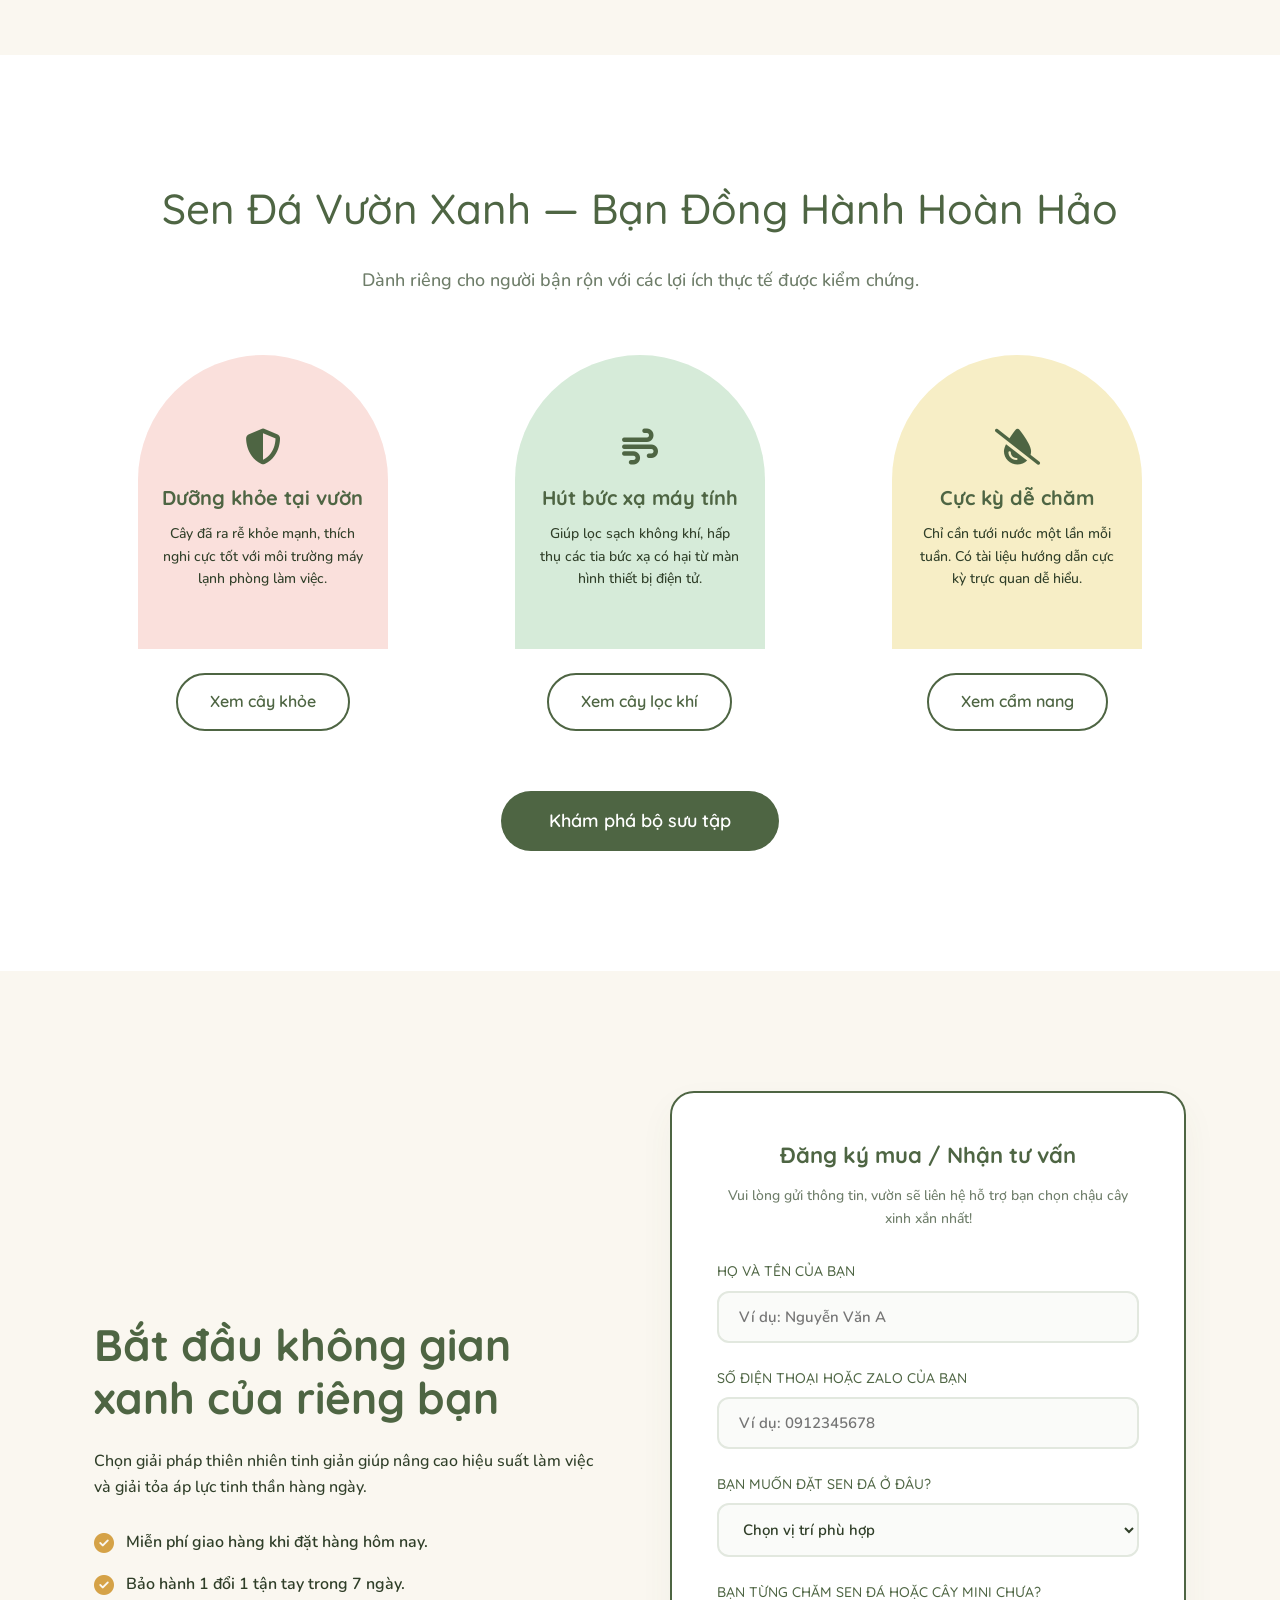
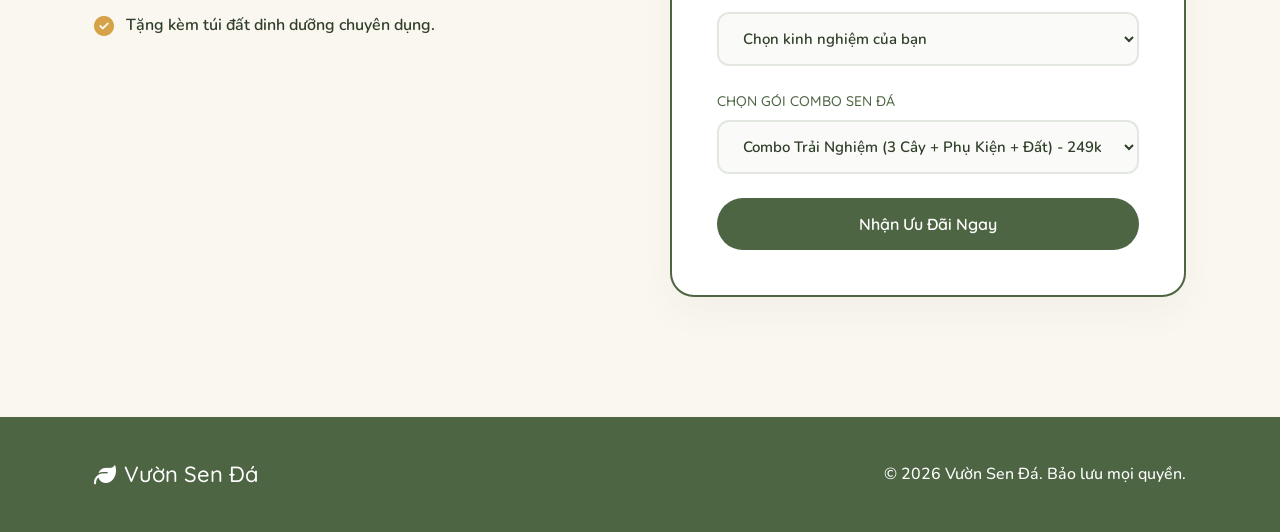
==== commit cff772de: "feat: add day 9 sales chatbot and knowledge base" ====
--- a/index.html
+++ b/index.html
@@ -26,7 +26,7 @@
         <li><a href="#problems-section" class="nav-link">Lo lắng</a></li>
         <li><a href="#benefits-section" class="nav-link">Lợi ích</a></li>
         <li><a href="#register-section" class="nav-link">Ưu đãi</a></li>
-        <li><a href="#register-section" class="btn btn-solid" style="padding: 10px 24px;">Mua ngay</a></li>
+        <li><a href="#register-section" class="btn btn-solid nav-cta">Mua ngay</a></li>
       </ul>
     </div>
   </header>
@@ -41,14 +41,14 @@
             <path d="M20 80 C 40 30, 70 20, 80 40 C 60 70, 30 90, 20 80 Z" fill="#4e6543"/>
             <path d="M35 65 C 45 45, 60 40, 65 45 C 55 60, 45 70, 35 65 Z" fill="#faf7f0"/>
           </svg>
-          <span class="text-olive">Sen Đá</span> <span class="text-gold">Mini</span> —<br>
-          Chạm Vào <span class="text-olive">Thiên Nhiên</span>,<br>
-          <span class="text-gold">Bình Yên</span> Từng Góc Nhỏ
+          Không Cần Biết <span class="text-olive">Chọn Cây</span> —<br>
+          Chọn <span class="text-gold">1, 3 Hoặc 5 Chậu</span><br>
+          Theo <span class="text-olive">Góc Bàn</span> Của Bạn
           <svg class="title-leaf-right" viewBox="0 0 100 100" fill="none" xmlns="http://www.w3.org/2000/svg">
             <path d="M80 80 C 60 30, 30 20, 20 40 C 40 70, 70 90, 80 80 Z" fill="#d5a247"/>
           </svg>
         </h1>
-        <p class="hero-subtext">Giải pháp xanh hoàn hảo cho người bận rộn. Không tốn công chăm sóc, mang lại năng lượng tích cực và làm tươi mới bàn làm việc của bạn ngay hôm nay.</p>
+        <p class="hero-subtext">Nhỏ gọn, đã phối sẵn cho bàn làm việc và phòng nhỏ. Bạn chỉ cần chọn mức xanh vừa đủ: 1 chậu để thử, 3 chậu cho một góc nhỏ, hoặc 5 chậu để phủ xanh rõ hơn.</p>
         <div class="hero-buttons">
           <a href="#register-section" class="btn btn-solid" id="btn-hero-cta">Tìm combo phù hợp</a>
         </div>
@@ -127,7 +127,7 @@
     <div class="container">
       <h2 class="section-title">Bạn muốn có góc xanh nhưng lo lắng...</h2>
       <p class="section-subtitle">Chúng tôi thấu hiểu những băn khoăn khiến góc làm việc của bạn vẫn đang thiếu đi bóng dáng mát lành của thiên nhiên.</p>
-      
+
       <div class="problem-grid">
         <!-- Card 1 -->
         <div class="problem-card">
@@ -204,7 +204,7 @@
       </div>
 
       <div class="benefits-section-footer">
-        <a href="#register-section" class="btn btn-solid" style="padding: 16px 48px; font-size: 18px;">Khám phá bộ sưu tập</a>
+        <a href="#register-section" class="btn btn-solid benefits-cta">Khám phá bộ sưu tập</a>
       </div>
     </div>
   </section>
@@ -225,7 +225,7 @@
       <div class="form-wrapper">
         <h3>Đăng ký mua / Nhận tư vấn</h3>
         <p>Vui lòng gửi thông tin, vườn sẽ liên hệ hỗ trợ bạn chọn chậu cây xinh xắn nhất!</p>
-        
+
         <form id="orderForm">
           <div class="form-group">
             <label for="fullName">Họ và tên của bạn</label>
@@ -265,7 +265,7 @@
           <button type="submit" class="btn btn-solid btn-submit" id="btn-submit">Nhận Ưu Đãi Ngay</button>
         </form>
 
-        <div id="successMessage" style="display: none;">
+        <div id="successMessage">
           <i class="fa-solid fa-circle-check"></i>
           <h4>Gửi thông tin thành công!</h4>
           <p>Vườn Sen Đá sẽ gọi điện tư vấn trực tiếp cho bạn trong vòng 15 phút tới.</p>
@@ -283,6 +283,71 @@
       <p>&copy; 2026 Vườn Sen Đá. Bảo lưu mọi quyền.</p>
     </div>
   </footer>
+
+  <!-- Chatbot bán hàng theo kịch bản sales_script.md -->
+  <aside class="sales-chatbot" aria-label="Tư vấn chọn combo sen đá">
+    <div class="chatbot-panel" id="chatbot-panel" hidden>
+      <div class="chatbot-header">
+        <div class="chatbot-brand">
+          <span class="chatbot-avatar" aria-hidden="true">
+            <i class="fa-solid fa-leaf"></i>
+          </span>
+          <div>
+            <strong>Vườn Sen Đá</strong>
+            <span><i class="fa-solid fa-circle" aria-hidden="true"></i> Tư vấn 24/7</span>
+          </div>
+        </div>
+        <button class="chatbot-close" id="chatbot-close" type="button" aria-label="Đóng cửa sổ chat">
+          <i class="fa-solid fa-xmark" aria-hidden="true"></i>
+        </button>
+      </div>
+
+      <div class="chatbot-messages" id="chatbot-messages" role="log" aria-live="polite" aria-relevant="additions">
+        <div class="chat-message chat-message-bot">
+          Chào bạn 🌿 Mình là bạn tư vấn của Vườn Sen Đá. Bạn muốn thử 1 chậu, làm một góc nhỏ với 3 chậu, hay phủ xanh hơn với 5 chậu?
+        </div>
+      </div>
+
+      <div class="chatbot-quick-replies" id="chatbot-quick-replies" role="group" aria-label="Câu hỏi gợi ý">
+        <button type="button" data-question="Giá các combo bao nhiêu?">Xem giá</button>
+        <button type="button" data-question="Sản phẩm có phù hợp với mình không?">Chọn combo</button>
+        <button type="button" data-question="Mình từng làm cây chết, có dễ chăm không?">Cách chăm</button>
+        <button type="button" data-question="Để mình nghĩ thêm">Nghĩ thêm</button>
+      </div>
+
+      <a class="chatbot-cta" id="chatbot-cta" href="#register-section" hidden>
+        <i class="fa-solid fa-seedling" aria-hidden="true"></i>
+        <span>Chọn combo phù hợp</span>
+      </a>
+
+      <form class="chatbot-form" id="chatbot-form">
+        <label class="sr-only" for="chatbot-input">Nhập câu hỏi cho Vườn Sen Đá</label>
+        <input
+          id="chatbot-input"
+          name="message"
+          type="text"
+          placeholder="Hỏi về giá, cách chọn, cách chăm..."
+          autocomplete="off"
+          maxlength="240"
+          required
+        >
+        <button type="submit" aria-label="Gửi câu hỏi">
+          <i class="fa-solid fa-paper-plane" aria-hidden="true"></i>
+        </button>
+      </form>
+    </div>
+
+    <button
+      class="chatbot-toggle"
+      id="chatbot-toggle"
+      type="button"
+      aria-controls="chatbot-panel"
+      aria-expanded="false"
+    >
+      <i class="fa-solid fa-comments" aria-hidden="true"></i>
+      <span>Hỏi Vườn Sen Đá</span>
+    </button>
+  </aside>
 
   <!-- Script for form interactivity -->
   <script>
@@ -327,5 +392,6 @@
     }
   });
 </script>
+<script src="chatbot.js"></script>
 </body>
 </html>
--- a/index.css
+++ b/index.css
@@ -139,6 +139,10 @@
   transform: translateY(-3px);
 }
 
+.nav-cta {
+  padding: 10px 24px;
+}
+
 /* Hero Section */
 .hero {
   padding: 160px 0 100px 0;
@@ -434,12 +438,30 @@
   text-align: center;
 }
 
+.benefits-cta {
+  padding: 16px 48px;
+  font-size: 18px;
+}
+
 /* CTA & Form Section */
 .cta-section {
   padding: 120px 0;
   background-color: var(--bg-cream);
   position: relative;
   scroll-margin-top: 40px;
+}
+
+.signup-page header {
+  position: static;
+}
+
+.signup-section {
+  min-height: calc(100vh - 96px);
+  padding: 56px 0 80px;
+}
+
+.signup-grid {
+  grid-template-columns: 0.9fr 1.1fr;
 }
 
 .cta-grid {
@@ -537,6 +559,7 @@
 
 /* Success State styling */
 #successMessage {
+  display: none;
   text-align: center;
   padding: 30px 10px;
 }
@@ -695,3 +718,312 @@
     margin-bottom: 40px;
   }
 }
+
+/* Sales chatbot */
+.sr-only {
+  position: absolute;
+  width: 1px;
+  height: 1px;
+  padding: 0;
+  margin: -1px;
+  overflow: hidden;
+  clip: rect(0, 0, 0, 0);
+  white-space: nowrap;
+  border: 0;
+}
+
+.sales-chatbot {
+  position: fixed;
+  right: 24px;
+  bottom: 24px;
+  z-index: 1000;
+  display: flex;
+  flex-direction: column;
+  align-items: flex-end;
+  gap: 12px;
+  font-family: var(--font-body);
+}
+
+.sales-chatbot [hidden] {
+  display: none !important;
+}
+
+.chatbot-toggle {
+  display: inline-flex;
+  align-items: center;
+  justify-content: center;
+  gap: 10px;
+  min-height: 56px;
+  padding: 0 22px;
+  border: 0;
+  border-radius: 999px;
+  background: var(--primary-olive);
+  color: #fff;
+  box-shadow: 0 14px 34px rgba(47, 62, 40, 0.28);
+  font-family: var(--font-heading);
+  font-size: 15px;
+  font-weight: 700;
+  cursor: pointer;
+  transition: transform 180ms ease, background-color 180ms ease, box-shadow 180ms ease;
+}
+
+.chatbot-toggle:hover {
+  background: var(--primary-olive-light);
+  transform: translateY(-2px);
+  box-shadow: 0 18px 38px rgba(47, 62, 40, 0.34);
+}
+
+.chatbot-toggle i {
+  font-size: 20px;
+}
+
+.chatbot-panel {
+  width: min(380px, calc(100vw - 32px));
+  overflow: hidden;
+  border: 1px solid rgba(78, 101, 67, 0.16);
+  border-radius: 24px;
+  background: #fffdf9;
+  box-shadow: 0 24px 64px rgba(47, 62, 40, 0.24);
+  animation: chatbot-enter 180ms ease-out;
+}
+
+.chatbot-header {
+  display: flex;
+  align-items: center;
+  justify-content: space-between;
+  gap: 16px;
+  padding: 16px 18px;
+  background: var(--primary-olive);
+  color: #fff;
+}
+
+.chatbot-brand {
+  display: flex;
+  align-items: center;
+  gap: 11px;
+}
+
+.chatbot-brand > div {
+  display: flex;
+  flex-direction: column;
+  line-height: 1.25;
+}
+
+.chatbot-brand strong {
+  font-family: var(--font-heading);
+  font-size: 16px;
+}
+
+.chatbot-brand span {
+  margin-top: 3px;
+  color: rgba(255, 255, 255, 0.82);
+  font-size: 12px;
+}
+
+.chatbot-brand span i {
+  margin-right: 4px;
+  color: #b9df8d;
+  font-size: 7px;
+  vertical-align: 2px;
+}
+
+.chatbot-avatar {
+  display: grid;
+  width: 38px;
+  height: 38px;
+  place-items: center;
+  border-radius: 50%;
+  background: var(--accent-gold);
+  color: var(--text-dark);
+}
+
+.chatbot-close {
+  display: grid;
+  width: 38px;
+  height: 38px;
+  flex: 0 0 auto;
+  place-items: center;
+  border: 0;
+  border-radius: 50%;
+  background: rgba(255, 255, 255, 0.12);
+  color: #fff;
+  cursor: pointer;
+}
+
+.chatbot-close:hover {
+  background: rgba(255, 255, 255, 0.22);
+}
+
+.chatbot-messages {
+  display: flex;
+  max-height: min(330px, 45vh);
+  min-height: 156px;
+  flex-direction: column;
+  gap: 10px;
+  overflow-y: auto;
+  padding: 18px;
+  background:
+    radial-gradient(circle at 100% 0, rgba(213, 162, 71, 0.1), transparent 35%),
+    var(--bg-cream);
+  scroll-behavior: smooth;
+}
+
+.chat-message {
+  max-width: 86%;
+  padding: 11px 14px;
+  border-radius: 17px;
+  font-size: 14px;
+  line-height: 1.5;
+  white-space: pre-line;
+}
+
+.chat-message-bot {
+  align-self: flex-start;
+  border-bottom-left-radius: 5px;
+  background: #fff;
+  color: var(--text-dark);
+  box-shadow: 0 5px 16px rgba(47, 62, 40, 0.08);
+}
+
+.chat-message-user {
+  align-self: flex-end;
+  border-bottom-right-radius: 5px;
+  background: var(--primary-olive);
+  color: #fff;
+}
+
+.chatbot-quick-replies {
+  display: flex;
+  gap: 7px;
+  overflow-x: auto;
+  padding: 12px 14px 6px;
+  background: #fffdf9;
+  scrollbar-width: thin;
+}
+
+.chatbot-quick-replies button {
+  flex: 0 0 auto;
+  padding: 7px 11px;
+  border: 1px solid rgba(78, 101, 67, 0.3);
+  border-radius: 999px;
+  background: transparent;
+  color: var(--primary-olive);
+  font-family: var(--font-body);
+  font-size: 12px;
+  font-weight: 700;
+  cursor: pointer;
+}
+
+.chatbot-quick-replies button:hover {
+  background: rgba(78, 101, 67, 0.08);
+}
+
+.chatbot-cta {
+  display: flex;
+  align-items: center;
+  justify-content: center;
+  gap: 9px;
+  margin: 8px 14px 4px;
+  padding: 11px 16px;
+  border-radius: 14px;
+  background: var(--accent-gold);
+  color: var(--text-dark);
+  font-family: var(--font-heading);
+  font-size: 14px;
+  font-weight: 700;
+  text-decoration: none;
+}
+
+.chatbot-cta:hover {
+  filter: brightness(1.04);
+}
+
+.chatbot-form {
+  display: grid;
+  grid-template-columns: 1fr 44px;
+  gap: 8px;
+  padding: 10px 14px 14px;
+  background: #fffdf9;
+}
+
+.chatbot-form input {
+  min-width: 0;
+  height: 44px;
+  padding: 0 14px;
+  border: 1px solid rgba(78, 101, 67, 0.24);
+  border-radius: 14px;
+  outline: none;
+  background: #fff;
+  color: var(--text-dark);
+  font-family: var(--font-body);
+  font-size: 14px;
+}
+
+.chatbot-form input:focus {
+  border-color: var(--primary-olive);
+  box-shadow: 0 0 0 3px rgba(78, 101, 67, 0.12);
+}
+
+.chatbot-form button {
+  display: grid;
+  width: 44px;
+  height: 44px;
+  place-items: center;
+  border: 0;
+  border-radius: 14px;
+  background: var(--primary-olive);
+  color: #fff;
+  cursor: pointer;
+}
+
+.chatbot-toggle:focus-visible,
+.chatbot-close:focus-visible,
+.chatbot-quick-replies button:focus-visible,
+.chatbot-cta:focus-visible,
+.chatbot-form button:focus-visible {
+  outline: 3px solid rgba(213, 162, 71, 0.7);
+  outline-offset: 3px;
+}
+
+@keyframes chatbot-enter {
+  from {
+    opacity: 0;
+    transform: translateY(10px) scale(0.98);
+  }
+
+  to {
+    opacity: 1;
+    transform: translateY(0) scale(1);
+  }
+}
+
+@media (max-width: 576px) {
+  .sales-chatbot {
+    right: 16px;
+    bottom: 16px;
+  }
+
+  .chatbot-panel {
+    width: calc(100vw - 32px);
+    border-radius: 20px;
+  }
+
+  .chatbot-toggle {
+    min-height: 52px;
+    padding: 0 18px;
+  }
+
+  .chatbot-messages {
+    max-height: 42vh;
+  }
+}
+
+@media (prefers-reduced-motion: reduce) {
+  .chatbot-panel {
+    animation: none;
+  }
+
+  .chatbot-toggle {
+    transition: none;
+  }
+}
